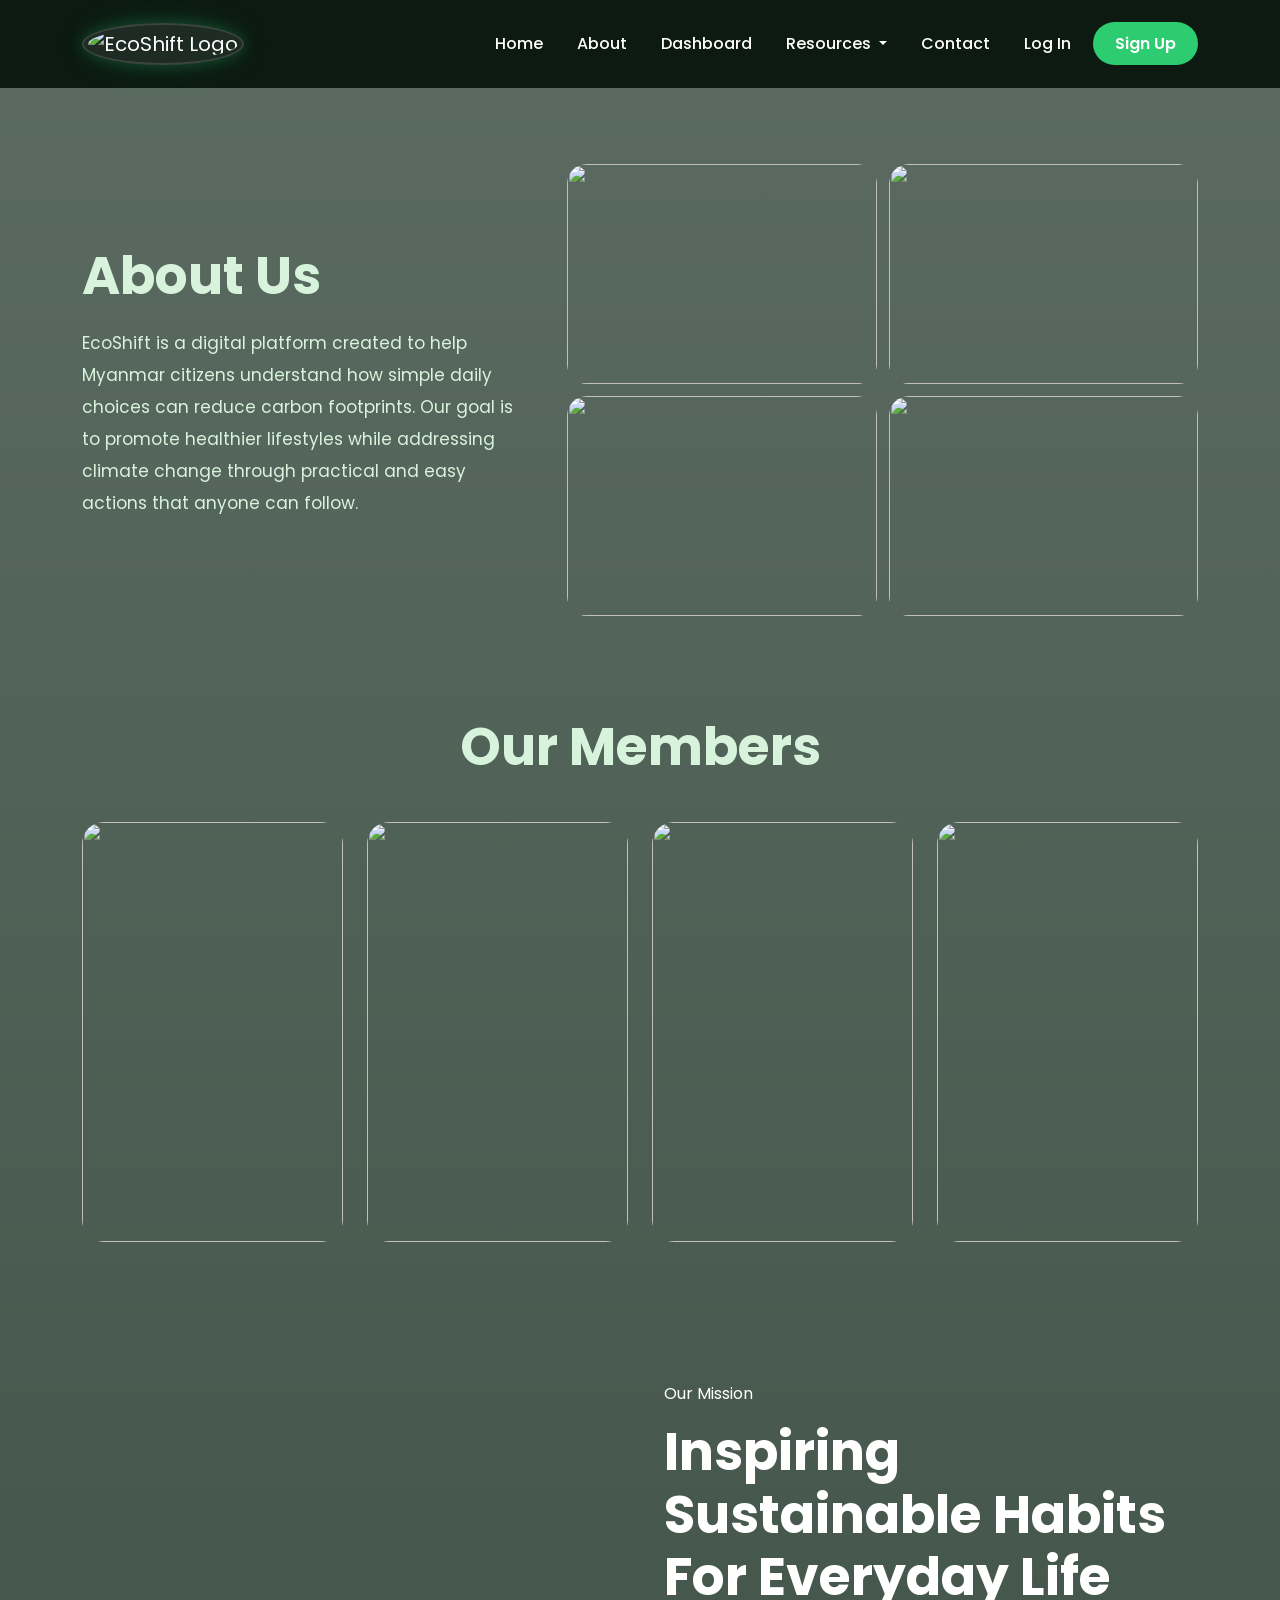
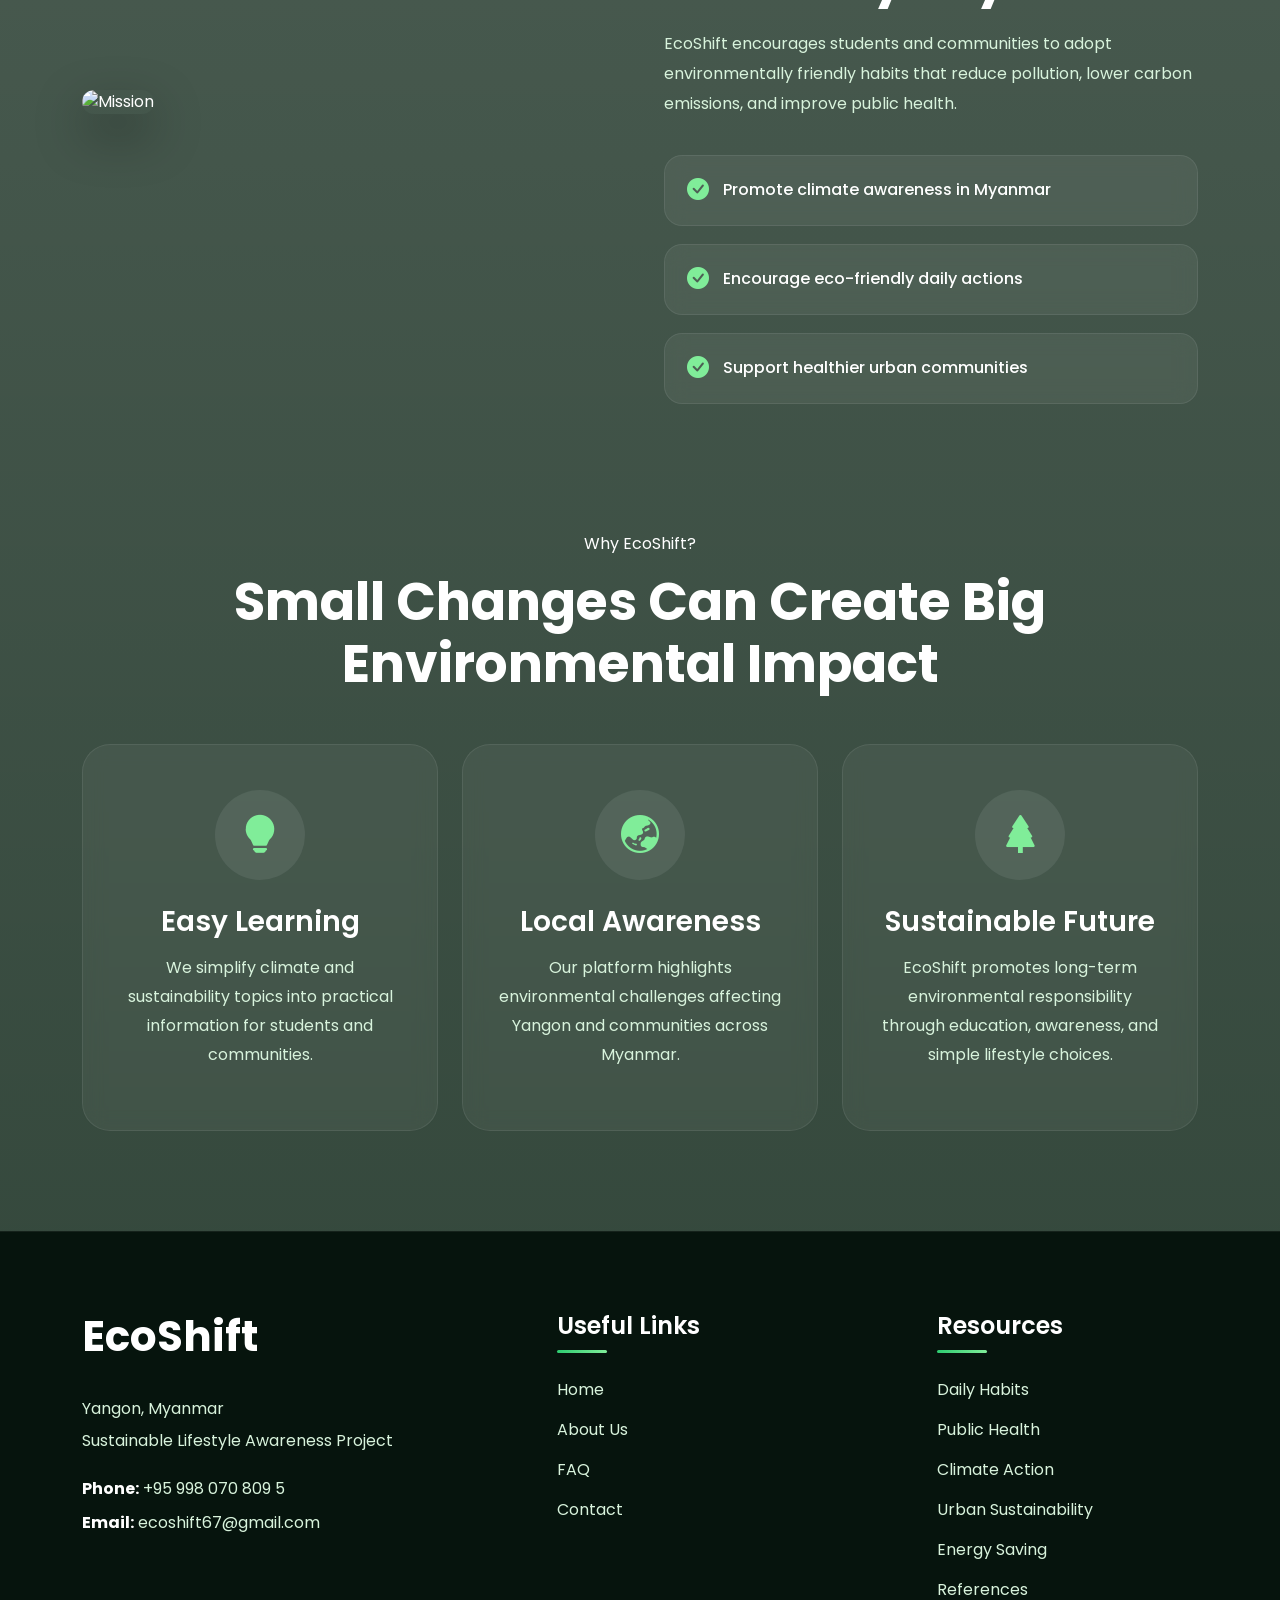
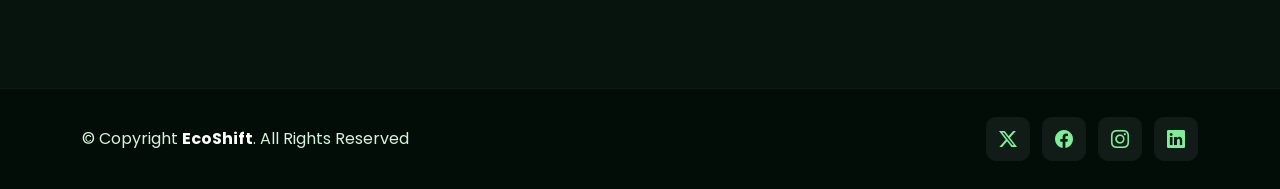
==== about.html @ 020ae76b "Add files via upload" ====
<!DOCTYPE html>
<html lang="en">

<head>

    <meta charset="UTF-8">

    <meta name="viewport" content="width=device-width, initial-scale=1.0">

    <title>About Us - EcoShift</title>

    <!-- Bootstrap -->

    <link href="https://cdn.jsdelivr.net/npm/bootstrap@5.3.3/dist/css/bootstrap.min.css" rel="stylesheet">

    <!-- Bootstrap Icons -->

    <link rel="stylesheet" href="https://cdn.jsdelivr.net/npm/bootstrap-icons@1.11.3/font/bootstrap-icons.min.css">

    <!-- Google Font -->

    <link rel="preconnect" href="https://fonts.googleapis.com">

    <link href="https://fonts.googleapis.com/css2?family=Poppins:wght@300;400;500;600;700&display=swap"
        rel="stylesheet">

    <!-- AOS -->

    <link href="https://unpkg.com/aos@2.3.4/dist/aos.css" rel="stylesheet">

    <!-- CSS -->

    <link rel="stylesheet" href="about.css">
</head>

<body>
    <!-- NAVBAR -->

    <nav class="navbar navbar-expand-lg navbar-dark custom-navbar fixed-top">

        <div class="container">

            <!-- LOGO -->

            <a class="navbar-brand" href="#">
                <img src="images/Eco.png" alt="EcoShift Logo" class="navbar-logo">
            </a>

            <!-- TOGGLER -->

            <button class="navbar-toggler" type="button" data-bs-toggle="collapse" data-bs-target="#navbarNav">

                <span class="navbar-toggler-icon"></span>

            </button>

            <!-- NAV LINKS -->

            <div class="collapse navbar-collapse" id="navbarNav">

                <ul class="navbar-nav ms-auto align-items-lg-center">

                    <!-- HOME -->

                    <li class="nav-item">

                        <a class="nav-link active" href="index.html">
                            Home
                        </a>

                    </li>

                    <!-- ABOUT -->

                    <li class="nav-item">

                        <a class="nav-link" href="about.html">
                            About
                        </a>

                    </li>

                    <!-- DashBoard -->

                    <li class="nav-item">

                        <a class="nav-link" href="dashboard.html">
                            Dashboard
                        </a>

                    </li>

                    <!-- RESOURCES DROPDOWN -->

                    <li class="nav-item dropdown">

                        <a class="nav-link dropdown-toggle" href="#" role="button" data-bs-toggle="dropdown">

                            Resources

                        </a>

                        <ul class="dropdown-menu custom-dropdown">

                            <li>
                                <a class="dropdown-item" href="energy.html">
                                    Energy Saving
                                </a>
                            </li>

                            <li>
                                <a class="dropdown-item" href="carbon.html">
                                    Carbon Reduction
                                </a>
                            </li>

                            <li>
                                <a class="dropdown-item" href="solar.html">
                                    Clean Energy
                                </a>
                            </li>

                            <li>
                                <a class="dropdown-item" href="waste.html">
                                    Waste Reduction
                                </a>
                            </li>

                            <li>
                                <a class="dropdown-item" href="transport.html">
                                    Green Transport
                                </a>
                            </li>

                        </ul>

                    </li>

                    </li>

                    <!-- CONTACT -->

                    <li class="nav-item">

                        <a class="nav-link" href="contact.html">
                            Contact
                        </a>

                    </li>

                    <!-- LOGIN -->

                    <li class="nav-item">

                        <a class="nav-link login-btn" href="#" data-bs-toggle="modal" data-bs-target="#loginModal">

                            Log In

                        </a>

                    </li>

                    <!-- SIGN UP -->

                    <li class="nav-item">

                        <a class="signup-btn" href="#" data-bs-toggle="modal" data-bs-target="#signupModal">

                            Sign Up

                        </a>

                    </li>

                </ul>

            </div>

        </div>

    </nav>

    <!-- ABOUT -->

    <section class="about-section" id="about">

        <div class="container">

            <div class="row align-items-center g-5 mt-3">

                <!-- TEXT -->

                <div class="col-lg-5" data-aos="fade-right">

                    <h2 class="section-title">
                        About Us
                    </h2>

                    <p class="about-text">

                        EcoShift is a digital platform created
                        to help Myanmar citizens understand how simple daily choices
                        can reduce carbon footprints.

                        Our goal is to promote healthier lifestyles while addressing
                        climate change through practical and easy actions that anyone
                        can follow.

                    </p>

                </div>

                <!-- IMAGES -->

                <div class="col-lg-7" data-aos="zoom-in">

                    <div class="image-layout">

                        <div>
                            <img src="images/bergadder-trees-975091.jpg" class="small-img" alt="">
                        </div>

                        <div>
                            <img src="images/matthiasboeckel-window-6568592.jpg" class="big-img" alt="">
                        </div>

                        <div>
                            <img src="images/pixelwanderer-eco-friendly-10178220.jpg" class="big-img" alt="">
                        </div>

                        <div>
                            <img src="images/roszie-save-energy-7382275.png" class="small-img" alt="">
                        </div>

                    </div>

                </div>

            </div>

        </div>

    </section>

    <!-- MEMBERS -->

    <section class="member-section" id="members">

        <div class="container">

            <h2 class="section-title text-center" data-aos="fade-up">
                Our Members
            </h2>

            <div class="row g-4 mt-3">

                <div class="col-lg-3 col-md-6" data-aos="zoom-in">

                    <div class="member-card">

                        <img src="images/Osh_student_pic.jpg" alt="">

                        <div class="member-overlay">

                            <h3>
                                Oak Soe Han
                            </h3>

                            <p>
                                Handles Sign Up Modal and Energy Saving webpage.
                            </p>

                        </div>

                    </div>

                </div>

                <div class="col-lg-3 col-md-6" data-aos="zoom-in" data-aos-delay="100">

                    <div class="member-card">

                        <img src="images/BKNT.jpg" alt="">

                        <div class="member-overlay">

                            <h3>
                                Bhone Khant Nyan Thar
                            </h3>

                            <p>
                                Handles homepage, About Us webpage, Dashboard Energy Saving webpage, Clean energy webpage, navbar, footer, and combine codes
                            </p>

                        </div>

                    </div>

                </div>

                <div class="col-lg-3 col-md-6" data-aos="zoom-in" data-aos-delay="200">

                    <div class="member-card">

                        <img src="images/LEO.jpg" alt="">

                        <div class="member-overlay">

                            <h3>
                                Bhone Thet Han @ Leo
                            </h3>

                            <p>
                                Handles Transport webpage and References webpage.
                            </p>

                        </div>

                    </div>

                </div>

                <div class="col-lg-3 col-md-6" data-aos="zoom-in" data-aos-delay="300">

                    <div class="member-card">

                        <img src="images/WMH.jpg" alt="">

                        <div class="member-overlay">

                            <h3>
                                Win Min Htun
                            </h3>

                            <p>
                                Handles the presentation and Carbon reduction webpage.
                            </p>

                        </div>

                    </div>

                </div>

            </div>

        </div>

        <!-- OUR MISSION -->

        <section class="mission-section">

            <div class="container">

                <div class="row align-items-center g-5">

                    <!-- LEFT -->

                    <div class="col-lg-6" data-aos="fade-right">

                        <div class="mission-image">

                            <img src="images/rikac-zero-waste-4221633_1920.jpg" alt="Mission">

                        </div>

                    </div>

                    <!-- RIGHT -->

                    <div class="col-lg-6" data-aos="fade-left">

                        <div class="mission-content">

                            <span class="mini-tag">
                                Our Mission
                            </span>

                            <h2 class="section-title">
                                Inspiring Sustainable Habits For Everyday Life
                            </h2>

                            <p>
                                EcoShift encourages students and communities to adopt
                                environmentally friendly habits that reduce pollution,
                                lower carbon emissions, and improve public health.
                            </p>

                            <div class="mission-points">

                                <div class="mission-box">

                                    <i class="bi bi-check-circle-fill"></i>

                                    <span>
                                        Promote climate awareness in Myanmar
                                    </span>

                                </div>

                                <div class="mission-box">

                                    <i class="bi bi-check-circle-fill"></i>

                                    <span>
                                        Encourage eco-friendly daily actions
                                    </span>

                                </div>

                                <div class="mission-box">

                                    <i class="bi bi-check-circle-fill"></i>

                                    <span>
                                        Support healthier urban communities
                                    </span>

                                </div>

                            </div>

                        </div>

                    </div>

                </div>

            </div>

        </section>

        <!-- WHY ECOSHIFT -->

        <section class="why-section">

            <div class="container">

                <div class="text-center mb-5" data-aos="fade-up">

                    <span class="mini-tag">
                        Why EcoShift?
                    </span>

                    <h2 class="section-title">
                        Small Changes Can Create Big Environmental Impact
                    </h2>

                </div>

                <div class="row g-4">

                    <!-- CARD -->

                    <div class="col-lg-4 col-md-6" data-aos="zoom-in">

                        <div class="why-card">

                            <div class="why-icon">

                                <i class="bi bi-lightbulb-fill"></i>

                            </div>

                            <h3>
                                Easy Learning
                            </h3>

                            <p>
                                We simplify climate and sustainability topics
                                into practical information for students and communities.
                            </p>

                        </div>

                    </div>

                    <!-- CARD -->

                    <div class="col-lg-4 col-md-6" data-aos="zoom-in" data-aos-delay="100">

                        <div class="why-card">

                            <div class="why-icon">

                                <i class="bi bi-globe-asia-australia"></i>

                            </div>

                            <h3>
                                Local Awareness
                            </h3>

                            <p>
                                Our platform highlights environmental challenges
                                affecting Yangon and communities across Myanmar.
                            </p>

                        </div>

                    </div>

                    <!-- CARD -->

                    <div class="col-lg-4 col-md-6" data-aos="zoom-in" data-aos-delay="200">

                        <div class="why-card">

                            <div class="why-icon">

                                <i class="bi bi-tree-fill"></i>

                            </div>

                            <h3>
                                Sustainable Future
                            </h3>

                            <p>
                                EcoShift promotes long-term environmental responsibility
                                through education, awareness, and simple lifestyle choices.
                            </p>

                        </div>

                    </div>

                </div>

            </div>

        </section>

    </section>


    <!-- FOOTER -->

    <footer class="footer" id="footer">

        <div class="container">

            <div class="row gy-5 justify-content-between">

                <!-- LEFT -->

                <div class="col-lg-4 col-md-6">

                    <h3 class="footer-logo">
                        EcoShift
                    </h3>

                    <p class="footer-info">
                        Yangon, Myanmar
                        <br>
                        Sustainable Lifestyle Awareness Project
                    </p>

                    <p class="footer-contact">
                        <strong>Phone:</strong> +95 998 070 809 5
                    </p>

                    <p class="footer-contact">
                        <strong>Email:</strong> ecoshift67@gmail.com
                    </p>

                </div>

                <!-- LINKS -->

                <div class="col-lg-3 col-md-6">

                    <h4 class="footer-title">
                        Useful Links
                    </h4>

                    <ul class="footer-links">

                        <li><a href="#">Home</a></li>

                        <li><a href="#about">About Us</a></li>

                        <li><a href="#faq">FAQ</a></li>

                        <li><a href="#footer">Contact</a></li>

                    </ul>

                </div>

                <!-- RESOURCES -->

                <div class="col-lg-3 col-md-6">

                    <h4 class="footer-title">
                        Resources
                    </h4>

                    <ul class="footer-links">

                        <li><a href="energy.html">Daily Habits</a></li>

                        <li><a href="carbon.html">Public Health</a></li>

                        <li><a href="clean_energy.html">Climate Action</a></li>

                        <li><a href="waste.html">Urban Sustainability</a></li>

                        <li><a href="transport.html">Energy Saving</a></li>

                        <li><a href="references.html">References</a></li>

                    </ul>

                </div>

            </div>

        </div>

        <!-- FOOTER BOTTOM -->

        <div class="footer-bottom">

            <div class="container">

                <div class="footer-bottom-wrapper">

                    <!-- COPYRIGHT -->

                    <div class="copyright">

                        © Copyright <strong>EcoShift</strong>.
                        All Rights Reserved
                        <br>

                    </div>

                    <!-- SOCIALS -->

                    <div class="footer-socials">

                        <a href="#"><i class="bi bi-twitter-x"></i></a>

                        <a href="#"><i class="bi bi-facebook"></i></a>

                        <a href="#"><i class="bi bi-instagram"></i></a>

                        <a href="#"><i class="bi bi-linkedin"></i></a>

                    </div>

                </div>

            </div>

        </div>

    </footer>


    <!-- SIGN UP MODAL -->

    <div class="modal fade" id="signupModal" tabindex="-1">

        <div class="modal-dialog modal-dialog-centered modal-lg">

            <div class="modal-content custom-modal">

                <div class="row g-0">

                    <!-- IMAGE -->

                    <div class="col-lg-5 d-none d-lg-block">

                        <img src="images/bergadder-trees-975091.jpg" class="modal-image" alt="">

                    </div>

                    <!-- FORM -->

                    <div class="col-lg-7">

                        <div class="modal-header border-0">

                            <h2 class="modal-title custom-modal-title">
                                Create Account
                            </h2>

                            <button type="button" class="btn-close btn-close-white" data-bs-dismiss="modal">
                            </button>

                        </div>

                        <div class="modal-body">

                            <form>

                                <div class="mb-3">

                                    <input type="text" class="form-control custom-input" placeholder="Full Name">

                                </div>

                                <div class="mb-3">

                                    <input type="email" class="form-control custom-input" placeholder="Email Address">

                                </div>

                                <div class="mb-3">

                                    <input type="password" class="form-control custom-input" placeholder="Password">

                                </div>

                                <div class="mb-4">

                                    <input type="password" class="form-control custom-input"
                                        placeholder="Confirm Password">

                                </div>

                                <button class="btn modal-btn w-100">
                                    Sign Up
                                </button>

                                <p class="text-center mt-4 text-white">

                                    Already have an account?

                                    <a href="#" class="switch-link" data-bs-dismiss="modal" data-bs-toggle="modal"
                                        data-bs-target="#loginModal">

                                        Login

                                    </a>

                                </p>

                            </form>

                        </div>

                    </div>

                </div>

            </div>

        </div>

    </div>

    <!-- LOGIN MODAL -->

    <div class="modal fade" id="loginModal" tabindex="-1">

        <div class="modal-dialog modal-dialog-centered">

            <div class="modal-content custom-modal">

                <div class="modal-header border-0">

                    <h2 class="modal-title custom-modal-title">
                        Welcome Back
                    </h2>

                    <button type="button" class="btn-close btn-close-white" data-bs-dismiss="modal">
                    </button>

                </div>

                <div class="modal-body">

                    <form>

                        <div class="mb-3">

                            <input type="email" class="form-control custom-input" placeholder="Email Address">

                        </div>

                        <div class="mb-4">

                            <input type="password" class="form-control custom-input" placeholder="Password">

                        </div>

                        <button class="btn modal-btn w-100">
                            Login
                        </button>

                        <p class="text-center mt-4 text-white">

                            Don't have an account?

                            <a href="#" class="switch-link" data-bs-dismiss="modal" data-bs-toggle="modal"
                                data-bs-target="#signupModal">

                                Sign Up

                            </a>

                        </p>

                    </form>

                </div>

            </div>

        </div>

    </div>
    <!-- BOOTSTRAP JS -->
    <script src="https://cdn.jsdelivr.net/npm/bootstrap@5.3.3/dist/js/bootstrap.bundle.min.js"></script>

    <!-- AOS -->
    <script src="https://unpkg.com/aos@2.3.4/dist/aos.js"></script>

    <script>
        AOS.init({
            duration: 1000,
            once: true
        });
    </script>

</body>

</html>
</body>

</html>
---- about.css ----
* {
  margin: 0;
  padding: 0;
  box-sizing: border-box;
}

body {
  background:
    linear-gradient(rgba(0, 25, 10, 0.644), rgba(0, 25, 10, 0.82)),
    url(images/hamlinjandrew-drone-5008211.jpg);
  background-size: cover;
  font-family: "Poppins", sans-serif;
}

/* NAVBAR */

.custom-navbar {
  background: rgba(6, 20, 13, 0.92);
  padding: 18px 0;
  border-bottom: 1px rgba(255, 255, 255, 0.05);
}

.navbar-toggler {
  border: none;
  outline: none;
}

.navbar-toggler:focus {
  box-shadow: none;
}

.navbar-dark .navbar-toggler-icon {
  background-image: url("data:image/svg+xml;charset=utf8,%3Csvg viewBox='0 0 30 30' xmlns='http://www.w3.org/2000/svg'%3E%3Cpath stroke='rgba(255,255,255,1)' stroke-width='2' stroke-linecap='round' stroke-miterlimit='10' d='M4 7h22M4 15h22M4 23h22'/%3E%3C/svg%3E");
}

html,
body {
  overflow-x: hidden;
}

/* LOGO IMAGE */

.navbar-logo {
  height: 55px;
  width: 55px;

  object-fit: cover;

  border-radius: 50%;

  padding: 4px;

  background: rgba(255, 255, 255, 0.08);

  border: 2px solid rgba(255, 255, 255, 0.12);

  backdrop-filter: blur(12px);

  transition: 0.4s ease;

  box-shadow:
    0 0 15px rgba(46, 204, 113, 0.25),
    0 0 35px rgba(46, 204, 113, 0.12);
}

/* HOVER EFFECT */

.navbar-logo:hover {
  transform: scale(1.08) rotate(4deg);

  box-shadow:
    0 0 20px rgba(46, 204, 113, 0.5),
    0 0 50px rgba(46, 204, 113, 0.2);

  border-color: rgba(128, 237, 153, 0.5);
}

.navbar-nav .nav-link {
  color: white;
  margin-left: 18px;
  transition: 0.3s;
  font-weight: 500;
}

.navbar-nav .nav-link:hover {
  color: #80ed99;
}
/* DROPDOWN */

.custom-dropdown {
  background: #123524;
  border: 1px solid rgba(255, 255, 255, 0.08);
  border-radius: 16px;
  padding: 10px;
}

.custom-dropdown .dropdown-item {
  color: #d8f3dc;
  border-radius: 10px;
  padding: 10px 14px;
  transition: 0.3s;
}

.custom-dropdown .dropdown-item:hover {
  background: #1b4332;
  color: #80ed99;
}

.signup-btn {
  margin-left: 14px;
  background: #2ecc71;
  color: white;
  padding: 10px 22px;
  border-radius: 40px;
  text-decoration: none;
  font-weight: 600;
  transition: 0.3s;
}

.signup-btn:hover {
  background: white;
  color: #14532d;
}

/* MOBILE */

@media (max-width: 992px) {
  .navbar-nav {
    padding-top: 15px;
  }

  .navbar-nav .nav-link {
    margin-left: 0;
    margin-bottom: 10px;
  }

  .login-btn {
    margin-left: 0;
  }

  .signup-btn {
    display: inline-block;
    margin-left: 0;
    margin-top: 10px;
    width: fit-content;
  }
}

/* HERO */

.about-hero {
  min-height: 60vh;
  background:
    linear-gradient(rgba(0, 25, 10, 0.507), rgba(0, 25, 10, 0.82)),
    url(images/hamlinjandrew-drone-5008211.jpg);
  background-size: cover;
  background-position: center;
  display: flex;
  align-items: center;
  text-align: center;
  padding-top: 120px;
}

.about-hero h1 {
  font-size: 72px;
  font-weight: 700;
  margin-bottom: 20px;
}

.about-hero p {
  color: #d8f3dc;
  max-width: 800px;
  margin: auto;
  line-height: 32px;
  font-size: 18px;
}

/* ABOUT SECTION */

.about-section {
  padding: 100px 0;
}

.section-title {
  color: #d8f3dc;
  font-size: 52px;
  font-weight: 700;
  margin-bottom: 20px;
}

.about-text {
  color: #d8f3dc;
  line-height: 32px;
  font-size: 17px;
}

/* IMAGE GRID */

.image-layout {
  display: grid;
  grid-template-columns: 1fr 1fr;
  gap: 12px;
}

.image-layout img {
  width: 100%;
  border-radius: 20px;
  object-fit: cover;
}

.small-img {
  height: 220px;
}

.big-img {
  height: 220px;
}

/*MEMBERS SECTION*/

.member-section {
  padding-bottom: 100px;

  color: white;
}

.member-card {
  position: relative;

  overflow: hidden;

  border-radius: 22px;
}

.member-card img {
  width: 100%;

  height: 420px;

  object-fit: cover;

  transition: 0.4s;
}

.member-card:hover img {
  transform: scale(1.08);
}

/* OVERLAY */

.member-overlay {
  position: absolute;

  inset: 0;

  background: linear-gradient(to top, rgba(0, 0, 0, 0.92), rgba(0, 0, 0, 0.1));

  display: flex;

  flex-direction: column;

  justify-content: flex-end;

  padding: 30px;

  opacity: 0;

  transition: 0.4s;
}

.member-card:hover .member-overlay {
  opacity: 1;
}

.member-overlay h3 {
  font-size: 28px;

  margin-bottom: 8px;
}

.member-overlay p {
  color: #d8f3dc;
}

/* =========================
   MISSION SECTION
========================= */
/* SECTION SPACING */

.mission-section {
  padding: 110px 0;
  margin-top: 30px;
}


.mission-image img {
  width: 100%;
  height: 500px;
  object-fit: cover;
  border-radius: 28px;
  box-shadow: 0 20px 50px rgba(0, 0, 0, 0.35);
}

.mission-content {
  color: white;
}

.mission-content .section-title {
  color: white;
  margin-top: 15px;
}

.mission-content p {
  color: #d8f3dc;
  line-height: 1.9;
  margin-top: 20px;
}

.mission-points {
  margin-top: 35px;
}

.mission-box {
  display: flex;
  align-items: center;
  gap: 14px;
  margin-bottom: 18px;
  background: rgba(255, 255, 255, 0.06);
  border: 1px solid rgba(255, 255, 255, 0.08);
  padding: 18px 22px;
  border-radius: 18px;
  backdrop-filter: blur(10px);
  transition: 0.3s;
}

.mission-box:hover {
  transform: translateX(8px);
  border-color: rgba(128, 237, 153, 0.35);
}

.mission-box i {
  color: #80ed99;
  font-size: 22px;
}

.mission-box span {
  color: white;
  font-weight: 500;
}

/* =========================
   WHY SECTION
========================= */

.why-section .section-title {
  color: white;
  margin-top: 15px;
}

.why-card {
  background: rgba(255, 255, 255, 0.05);
  border-radius: 28px;
  padding: 45px 35px;
  text-align: center;
  height: 100%;
  transition: 0.4s;
  border: 1px solid rgba(255, 255, 255, 0.08);
  backdrop-filter: blur(10px);
}

.why-card:hover {
  transform: translateY(-10px);
  border-color: rgba(128, 237, 153, 0.35);
  box-shadow: 0 20px 40px rgba(0, 0, 0, 0.25);
}

.why-icon {
  width: 90px;
  height: 90px;
  margin: auto;
  margin-bottom: 25px;
  border-radius: 50%;
  background: rgba(255, 255, 255, 0.08);
  display: flex;
  align-items: center;
  justify-content: center;
}

.why-icon i {
  color: #80ed99;
  font-size: 38px;
}

.why-card h3 {
  color: white;
  margin-bottom: 16px;
  font-weight: 600;
}

.why-card p {
  color: #d8f3dc;
  line-height: 1.8;
}

/* =========================
   MOBILE
========================= */

@media (max-width: 992px) {
  .mission-section,
  .why-section {
    padding: 80px 0;
  }

  .mission-image img {
    height: 350px;
  }

  .mission-content {
    margin-top: 20px;
  }
}

/* FOOTER */

.footer {
  background: #06140d;
  color: white;
  padding-top: 80px;
  border-top: 1px solid rgba(255, 255, 255, 0.06);
}

/* LOGO */

.footer-logo {
  font-size: 42px;
  font-weight: 700;
  margin-bottom: 30px;
  color: white;
}

/* INFO */

.footer-info {
  line-height: 32px;
  color: #d8f3dc;
  margin-bottom: 20px;
}

.footer-contact {
  color: #d8f3dc;
  margin-bottom: 10px;
}

.footer-contact strong {
  color: white;
}

/* TITLES */

.footer-title {
  font-size: 24px;
  font-weight: 600;
  margin-bottom: 25px;
  position: relative;
  padding-bottom: 12px;
  color: white;
}

/* GREEN UNDERLINE */

.footer-title::after {
  content: "";

  position: absolute;

  left: 0;
  bottom: 0;

  width: 50px;
  height: 3px;

  background: linear-gradient(to right, #2ecc71, #80ed99);

  border-radius: 50px;
}

/* LINKS */

.footer-links {
  list-style: none;
  padding: 0;
}

.footer-links li {
  margin-bottom: 16px;
}

.footer-links a {
  color: #d8f3dc;
  text-decoration: none;
  transition: 0.3s;
}

.footer-links a:hover {
  color: #80ed99;
  padding-left: 5px;
}

/* BOTTOM */

.footer-bottom {
  margin-top: 70px;

  background: #020d08;

  padding: 28px 0;

  border-top: 1px solid rgba(255, 255, 255, 0.05);
}

.footer-bottom-wrapper {
  display: flex;

  justify-content: space-between;

  align-items: center;

  gap: 20px;
}

/* COPYRIGHT */

.copyright {
  color: #d8f3dc;

  line-height: 30px;
}

.copyright strong {
  color: white;
}

.copyright span {
  color: #80ed99;
}

/* SOCIALS */

.footer-socials {
  display: flex;
  align-items: center;
  gap: 12px;
}

.footer-socials a {
  width: 44px;
  height: 44px;

  background: rgba(255, 255, 255, 0.06);

  display: flex;
  align-items: center;
  justify-content: center;

  border-radius: 10px;

  color: #80ed99;

  font-size: 18px;

  text-decoration: none;

  transition: 0.3s;
}

.footer-socials a:hover {
  background: #2ecc71;
  color: white;
  transform: translateY(-4px);
}

/* MOBILE */

@media (max-width: 768px) {
  .footer {
    text-align: center;
  }

  .footer-title::after {
    left: 50%;
    transform: translateX(-50%);
  }

  .footer-bottom-wrapper {
    flex-direction: column;
    text-align: center;
  }
}
/*TABLET VIEW*/

@media (max-width: 992px) {
  .top-bar {
    padding: 100px 35px 20px;
  }

  .hero-content {
    text-align: center;

    padding-top: 20px;
  }

  .hero-text {
    display: flex;

    flex-direction: column;

    align-items: center;
  }

  .hero-text h1 {
    font-size: 52px;

    line-height: 68px;
  }

  .hero-text p {
    font-size: 16px;
  }

  .hero-image {
    height: 420px;

    margin-bottom: 45px;
  }

  .buttons {
    justify-content: center;
  }

  .about-section {
    text-align: center;
  }

  .about-text {
    margin: auto;
  }

  .section-title {
    font-size: 42px;
  }
}

/*MOBILE VIEW*/

@media (max-width: 768px) {
  .top-bar {
    padding: 100px 20px 10px;
  }

  .brand {
    font-size: 26px;
  }

  .social-icons a {
    font-size: 18px;

    margin-left: 14px;
  }

  .hero-content {
    padding-top: 20px;
  }

  .hero-image {
    height: 300px;

    border-radius: 18px;
  }

  .hero-text h1 {
    font-size: 38px;

    line-height: 52px;
  }

  .hero-text p {
    font-size: 15px;

    line-height: 28px;
  }

  .buttons {
    flex-direction: column;

    align-items: center;

    width: 100%;
  }

  .buttons .btn {
    width: 220px;
  }

  .section-title {
    font-size: 34px;
  }

  .small-img,
  .big-img {
    height: 220px;
  }

  .question-box {
    padding: 30px;
  }

  .question-box h2 {
    font-size: 28px;
  }

  .member-card img {
    height: 350px;
  }

  .footer {
    text-align: center;
  }

  .footer-icons a {
    margin: 0 10px;
  }

  .copyright {
    font-size: 14px;
  }
}

/* MODAL */

.custom-modal {
  background: rgba(6, 20, 13, 0.72);
  backdrop-filter: blur(18px);
  -webkit-backdrop-filter: blur(18px);

  border-radius: 25px;
  overflow: hidden;

  border: 1px solid rgba(255, 255, 255, 0.08);

  box-shadow: 0 20px 50px rgba(0, 0, 0, 0.45);
}

/* DARK BACKDROP */

.modal-backdrop.show {
  opacity: 0.75;
}

/* IMAGE */

.modal-image {
  width: 100%;
  height: 100%;
  object-fit: cover;
}

/* TITLE */

.custom-modal-title {
  color: white;
  font-size: 34px;
  font-weight: 700;
}

/* SPACING */

.modal-header {
  padding: 30px 30px 10px;
}

.modal-body {
  padding: 10px 30px 35px;
}

/* INPUTS */

.custom-input {
  height: 58px;

  background: rgba(255, 255, 255, 0.08);

  border: 1px solid rgba(255, 255, 255, 0.08);

  border-radius: 14px;

  color: white;

  padding: 0 18px;
}

.custom-input::placeholder {
  color: #d8f3dc;
}

.custom-input:focus {
  background: rgba(255, 255, 255, 0.12);
  border-color: rgba(128, 237, 153, 0.4);

  color: white;

  box-shadow: none;
}

/* BUTTON */

.modal-btn {
  height: 56px;

  border-radius: 14px;

  background: #2ecc71;

  color: white;

  font-weight: 600;

  transition: 0.3s;
}

.modal-btn:hover {
  background: white;
  color: #14532d;
}

/* LINK */

.switch-link {
  color: #80ed99;
  text-decoration: none;
}

.switch-link:hover {
  text-decoration: underline;
}
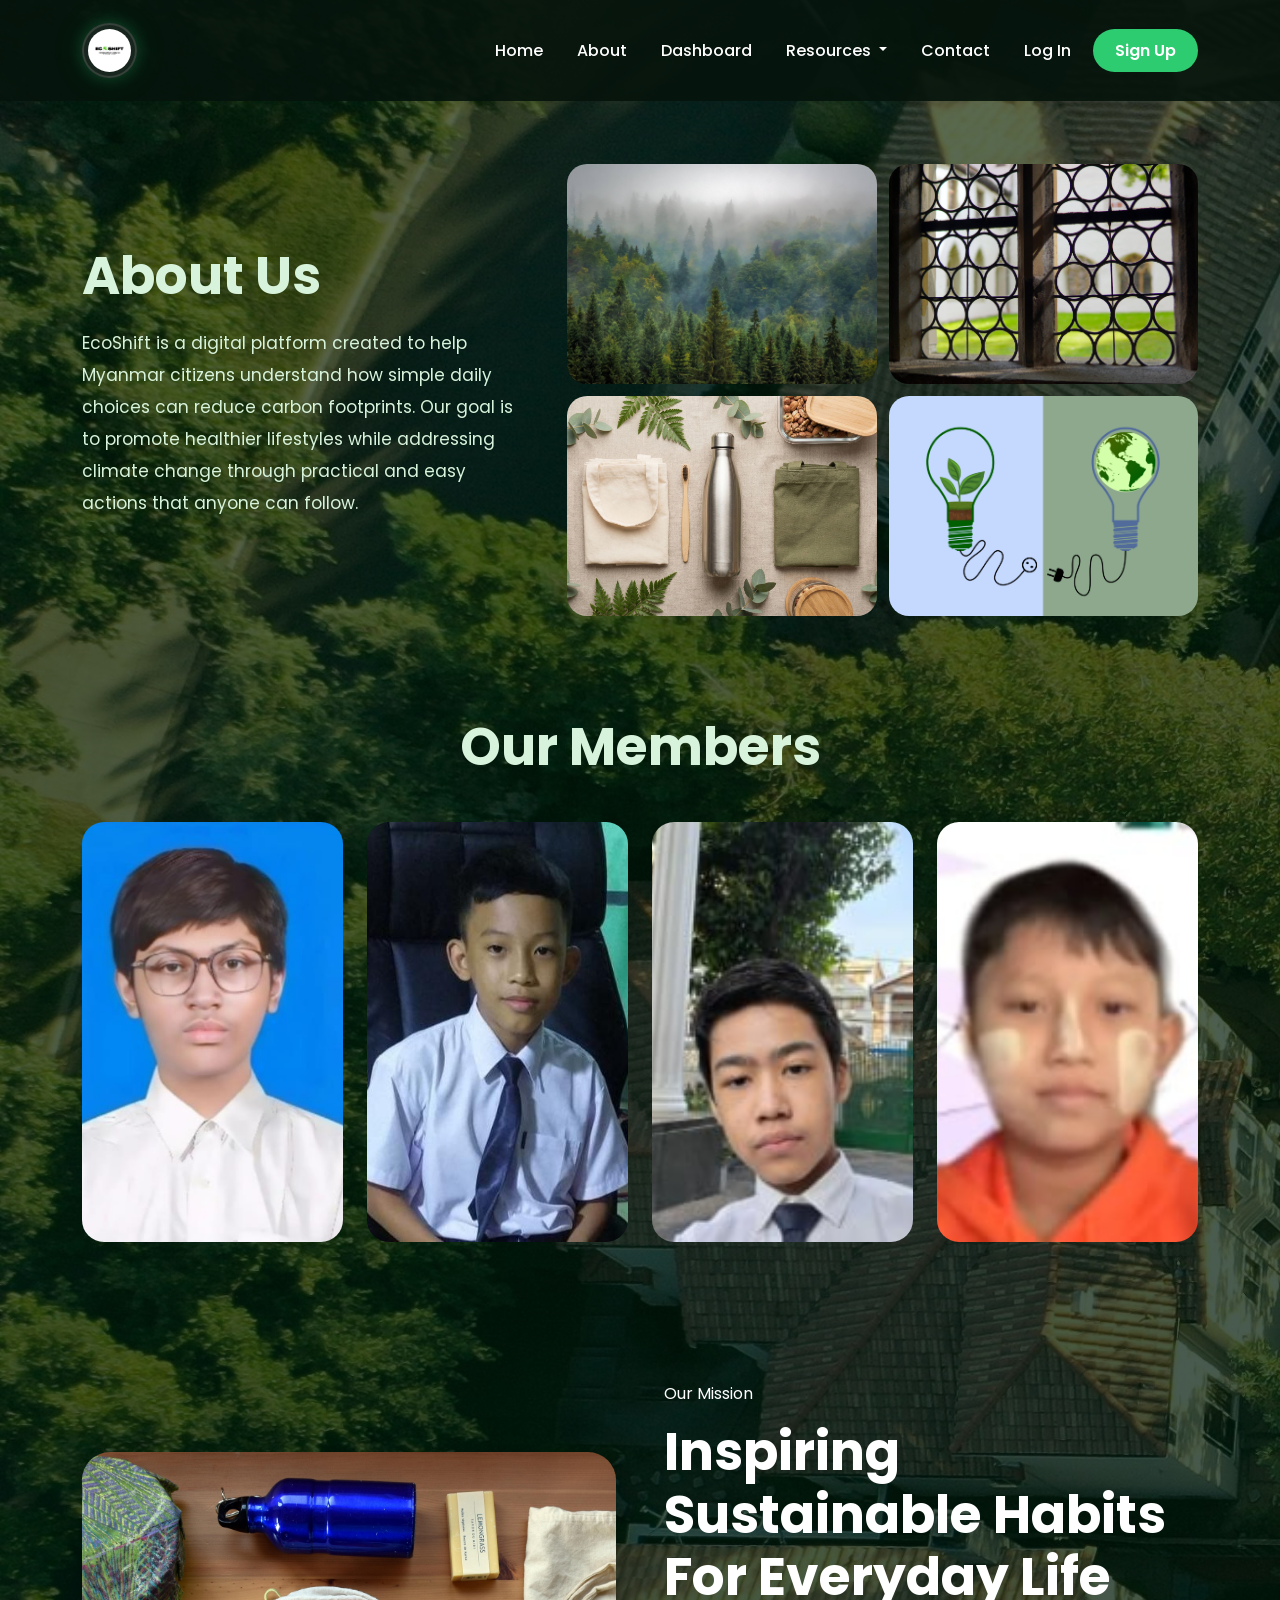
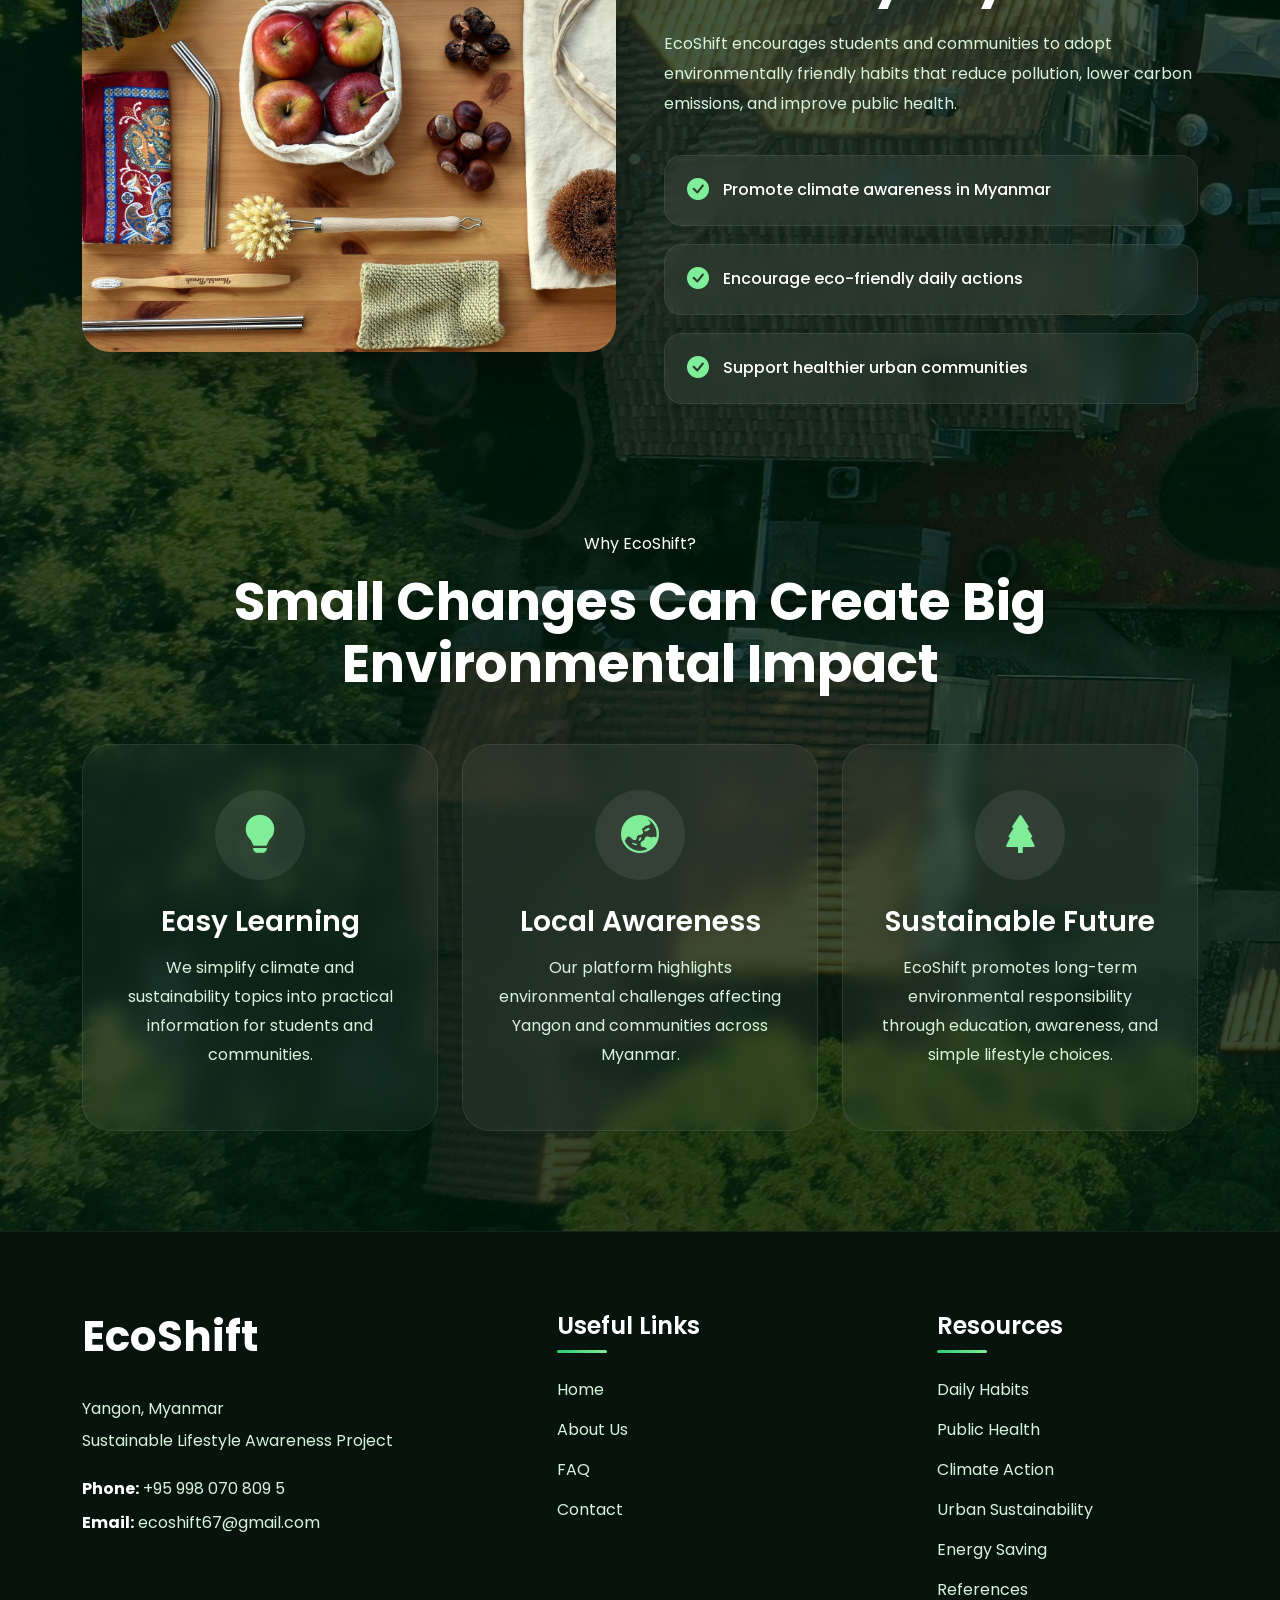
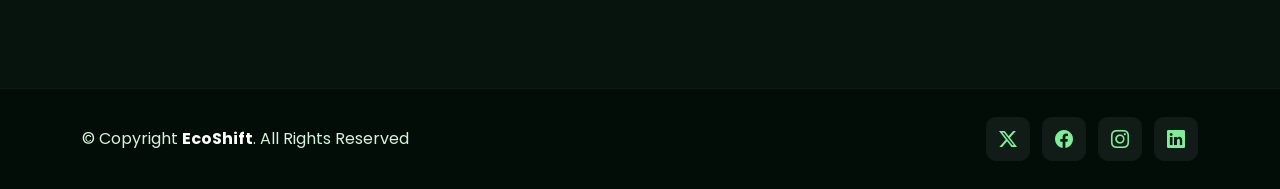
==== commit 8a878d91: "EcoShift_PBL_ICT" ====
--- a/about.html
+++ b/about.html
@@ -217,11 +217,11 @@
                     <div class="image-layout">
 
                         <div>
-                            <img src="images/bergadder-trees-975091.jpg" class="small-img" alt="">
+                            <img src="images/bergadder-trees-975091 (1).jpg" class="small-img" alt="">
                         </div>
 
                         <div>
-                            <img src="images/matthiasboeckel-window-6568592.jpg" class="big-img" alt="">
+                            <img src="images/matthiasboeckel-window-6568592 (1).jpg" class="big-img" alt="">
                         </div>
 
                         <div>
@@ -258,7 +258,7 @@
 
                     <div class="member-card">
 
-                        <img src="images/Osh_student_pic.jpg" alt="">
+                        <img src="images/osh.jpg" alt="">
 
                         <div class="member-overlay">
 
@@ -673,7 +673,7 @@
 
                     <div class="col-lg-5 d-none d-lg-block">
 
-                        <img src="images/bergadder-trees-975091.jpg" class="modal-image" alt="">
+                        <img src="images/bergadder-trees-975091 (1).jpg" class="modal-image" alt="">
 
                     </div>
 
--- a/about.css
+++ b/about.css
@@ -7,7 +7,7 @@
 body {
   background:
     linear-gradient(rgba(0, 25, 10, 0.644), rgba(0, 25, 10, 0.82)),
-    url(images/hamlinjandrew-drone-5008211.jpg);
+    url(images/hamlinjandrew-drone-5008211\ \(1\).jpg);
   background-size: cover;
   font-family: "Poppins", sans-serif;
 }
@@ -152,7 +152,7 @@
   min-height: 60vh;
   background:
     linear-gradient(rgba(0, 25, 10, 0.507), rgba(0, 25, 10, 0.82)),
-    url(images/hamlinjandrew-drone-5008211.jpg);
+    url(images/hamlinjandrew-drone-5008211\ \(1\).jpg);
   background-size: cover;
   background-position: center;
   display: flex;
